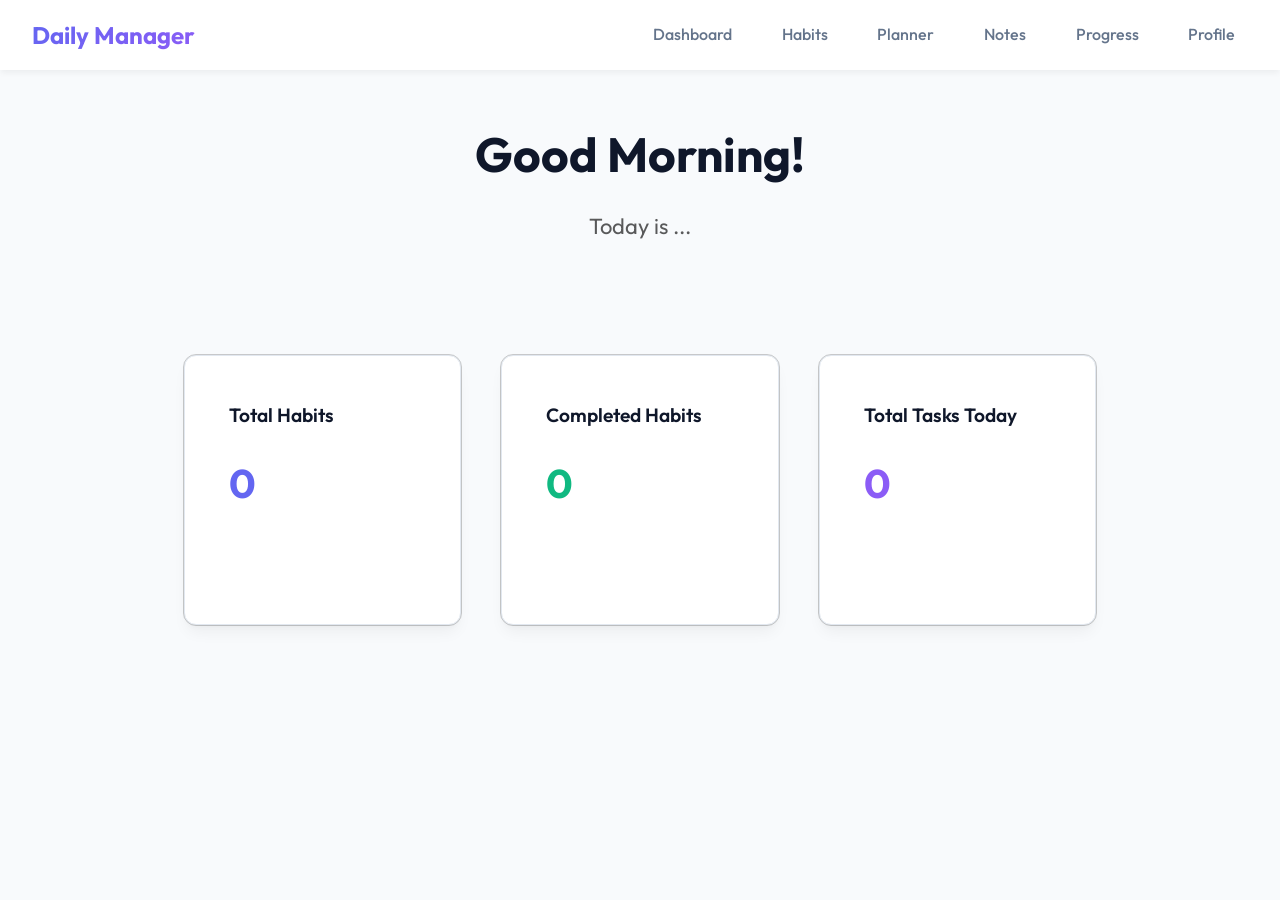
==== html/index.html @ 8f637545 "website" ====
<!doctype html>
<html lang="en">
  <head>
    <meta charset="UTF-8" />
    <meta name="viewport" content="width=device-width, initial-scale=1.0" />
    <title>Document</title>
    <link rel="stylesheet" href="../css/index.css" />
    <link rel="stylesheet" href="../css/global.css" />
  </head>
  <body>
  <nav class="navbar">
        <div class="logo">Daily Manager</div>
        <ul class="nav-links">
            <li><a href="/client/html/index.html">Dashboard</a></li>
            <li><a href="/client/html/habit.html">Habits</a></li>
            <li><a href="/client/html/planner.html">Planner</a></li>
            <li><a href="/client/html/notes.html">Notes</a></li>
            <li><a href="/client/html/progress.html">Progress</a></li>
            <li><a href="/client/html/profile.html">Profile</a></li>
        </ul>
    </nav>


    <main class="container">
        <header class="page-header fade-in">
            <h1 id="greeting-message">Good Morning!</h1>
            <p id="current-date">Today is ...</p>
        </header>
        <section class="grid-3 fade-in">
            <div class="card">
                <h3>Total Habits</h3>
                <p id="total-habits" style="font-size: 2.5rem; color: var(--primary); font-weight: 700; margin-top: 1rem;">0</p>
            </div>
            <div class="card">
                <h3>Completed Habits</h3>
                <p id="completed-habits" style="font-size: 2.5rem; color: var(--success); font-weight: 700; margin-top: 1rem;">0</p>
            </div>
            <div class="card">
                <h3>Total Tasks Today</h3>
                <p id="total-tasks" style="font-size: 2.5rem; color: var(--secondary); font-weight: 700; margin-top: 1rem;">0</p>
            </div>
        </section>
    </main>
    <script src="/client/js/global.js"></script>
    <script src="/client/js/index.js"></script>
  </body>
</html>
---- css/index.css ----
/* *{
    margin:0px;
    padding:0px;
    box-sizing: border-box;
    font-family: Arial, sans-serif;
}
.navbar{
    font-size: large;
    height:10vmin;
    display:flex;
    justify-content: space-around;
    align-items:center;
    box-shadow:0px .1px;
}
.nav-links{
    display:flex;
    justify-content: space-around;
    gap:5vw;
    list-style: none;
    
}
.logo{
    color: blueviolet;
    font-size:24px;
    font-weight:800;
}
.nav-links li a{
    text-decoration:none;
    color:black;
} */

.page-header{
    display:flex;
    flex-direction:column;
    align-items: center;
    justify-content: center;
    line-height: 4rem;
}
header{
    padding:20px 0px;
}
#greeting-message{
    font-size:48px;
}
#current-date{
    font-size:22px;
    color: rgba(0, 0, 0, 0.644);
}
.grid-3{
    height:40vh;
    display: flex;
    justify-content: center;
    align-items:center;
}
.card{
    height:30vh;
    width:80vw;
    background-color: white;
    border-radius:10px;
    padding:20px;
    margin:20px;
    outline: 1px solid rgba(0, 0, 0, 0.201);
    border-radius: 10px;
    box-shadow: 0px 4px 0px 0px rgba(128, 128, 128, 0.229);
}
.card h3{
    font-size:1.2rem;
    margin:20px;
    font-weight:600;
}
.card p{
    font-size:3rem;
    margin:20px;
    color:blueviolet;
    font-weight:600;
}
---- css/global.css ----
@import url('https://fonts.googleapis.com/css2?family=Outfit:wght@300;400;500;600;700&display=swap');

:root {
    /* Define primary colors and theme variables */
    --primary: #6366f1;
    --primary-hover: #4f46e5;
    --secondary: #8b5cf6;
    --bg-color: #f8fafc;
    --text-color: #0f172a;
    --text-muted: #64748b;
    --card-bg: #ffffff;
    --card-shadow: 0 10px 15px -3px rgba(0, 0, 0, 0.05), 0 4px 6px -2px rgba(0, 0, 0, 0.025);
    --border-color: #e2e8f0;
    --success: #10b981;
    --danger: #ef4444;
    --radius: 12px;
    --transition: 0.3s ease;
}

* {
    margin: 0;
    padding: 0;
    box-sizing: border-box;
}

body {
    font-family: 'Outfit', sans-serif;
    background-color: var(--bg-color);
    color: var(--text-color);
    line-height: 1.6;
    display: flex;
    flex-direction: column;
    min-height: 100vh;
}

/* Navbar Styling */
.navbar{
    background: var(--card-bg);
    padding: 1rem 2rem;
    display: flex;
    justify-content: space-between;
    align-items: center;
    box-shadow: 0 4px 6px -1px rgba(0, 0, 0, 0.05);
    position: sticky;
    top: 0;
    z-index: 100;
}

.navbar .logo {
    font-size: 1.5rem;
    font-weight: 700;
    background: linear-gradient(135deg, var(--primary), var(--secondary));
    -webkit-background-clip: text;
    background-clip: text;
    -webkit-text-fill-color: transparent;
    color: transparent;
}

.nav-links {
    list-style: none;
    display: flex;
    gap: 1.5rem;
}

.nav-links a {
    text-decoration: none;
    color: var(--text-muted);
    font-weight: 500;
    transition: var(--transition);
    padding: 0.5rem 0.8rem;
    border-radius: 8px;
}

.nav-links a:hover,
.nav-links a.active {
    color: var(--primary);
    background-color: #e0e7ff;
}

/* Main Layout */
.container {
    flex: 1;
    width: 100%;
    max-width: 1000px;
    margin: 2rem auto;
    padding: 0 1.5rem;
}

/* Page Header */
.page-header {
    margin-bottom: 2rem;
    text-align: center;
}

.page-header h1 {
    font-size: 2.5rem;
    margin-bottom: 0.5rem;
    color: var(--text-color);
}

.page-header p {
    color: var(--text-muted);
    font-size: 1.1rem;
}

/* Card Styling */
.card {
    background: var(--card-bg);
    border-radius: var(--radius);
    padding: 1.5rem;
    box-shadow: var(--card-shadow);
    transition: var(--transition);
    border: 1px solid var(--border-color);
}

.card:hover {
    transform: translateY(-5px);
    box-shadow: 0 20px 25px -5px rgba(0, 0, 0, 0.1), 0 10px 10px -5px rgba(0, 0, 0, 0.04);
}

/* Global Forms & Inputs */
.input-group {
    display: flex;
    gap: 1rem;
    margin-bottom: 2rem;
    flex-wrap: wrap;
}

input[type="text"],
input[type="time"],
.textarea {
    flex: 1;
    padding: 0.8rem 1rem;
    border: 2px solid var(--border-color);
    border-radius: 8px;
    font-family: inherit;
    font-size: 1rem;
    transition: var(--transition);
    outline: none;
}

input[type="text"]:focus,
input[type="time"]:focus,
textarea:focus {
    border-color: var(--primary);
    box-shadow: 0 0 0 3px rgba(99, 102, 241, 0.2);
}

button {
    background: linear-gradient(135deg, var(--primary), var(--secondary));
    color: white;
    border: none;
    padding: 0.8rem 1.5rem;
    border-radius: 8px;
    font-family: inherit;
    font-size: 1rem;
    font-weight: 600;
    cursor: pointer;
    transition: var(--transition);
}

button:hover {
    transform: translateY(-2px);
    box-shadow: 0 4px 12px rgba(99, 102, 241, 0.4);
}

button.danger {
    background: var(--danger);
}

button.danger:hover {
    box-shadow: 0 4px 12px rgba(239, 68, 68, 0.4);
}

/* Global Simple animations */
@keyframes fadeIn {
    from { opacity: 0; transform: translateY(10px); }
    to { opacity: 1; transform: translateY(0); }
}

.fade-in {
    animation: fadeIn 0.5s ease forwards;
}
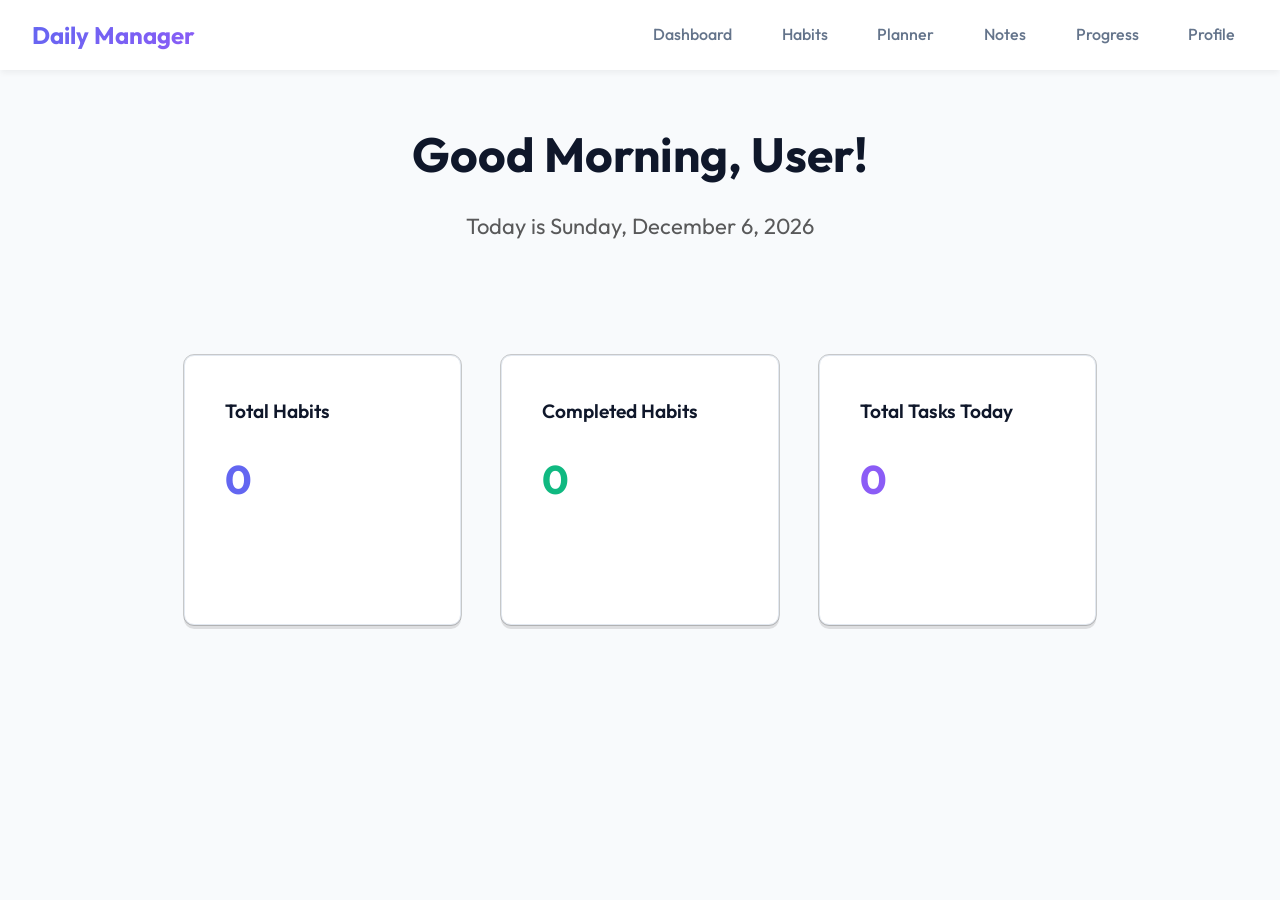
==== commit c637ab7d: "website" ====
--- a/html/index.html
+++ b/html/index.html
@@ -4,8 +4,8 @@
     <meta charset="UTF-8" />
     <meta name="viewport" content="width=device-width, initial-scale=1.0" />
     <title>Document</title>
+    <link rel="stylesheet" href="../css/global.css" />
     <link rel="stylesheet" href="../css/index.css" />
-    <link rel="stylesheet" href="../css/global.css" />
   </head>
   <body>
   <nav class="navbar">
@@ -41,7 +41,7 @@
             </div>
         </section>
     </main>
-    <script src="/client/js/global.js"></script>
-    <script src="/client/js/index.js"></script>
+    <script src="../js/global.js"></script>
+    <script src="../js/index.js"></script>
   </body>
 </html>
